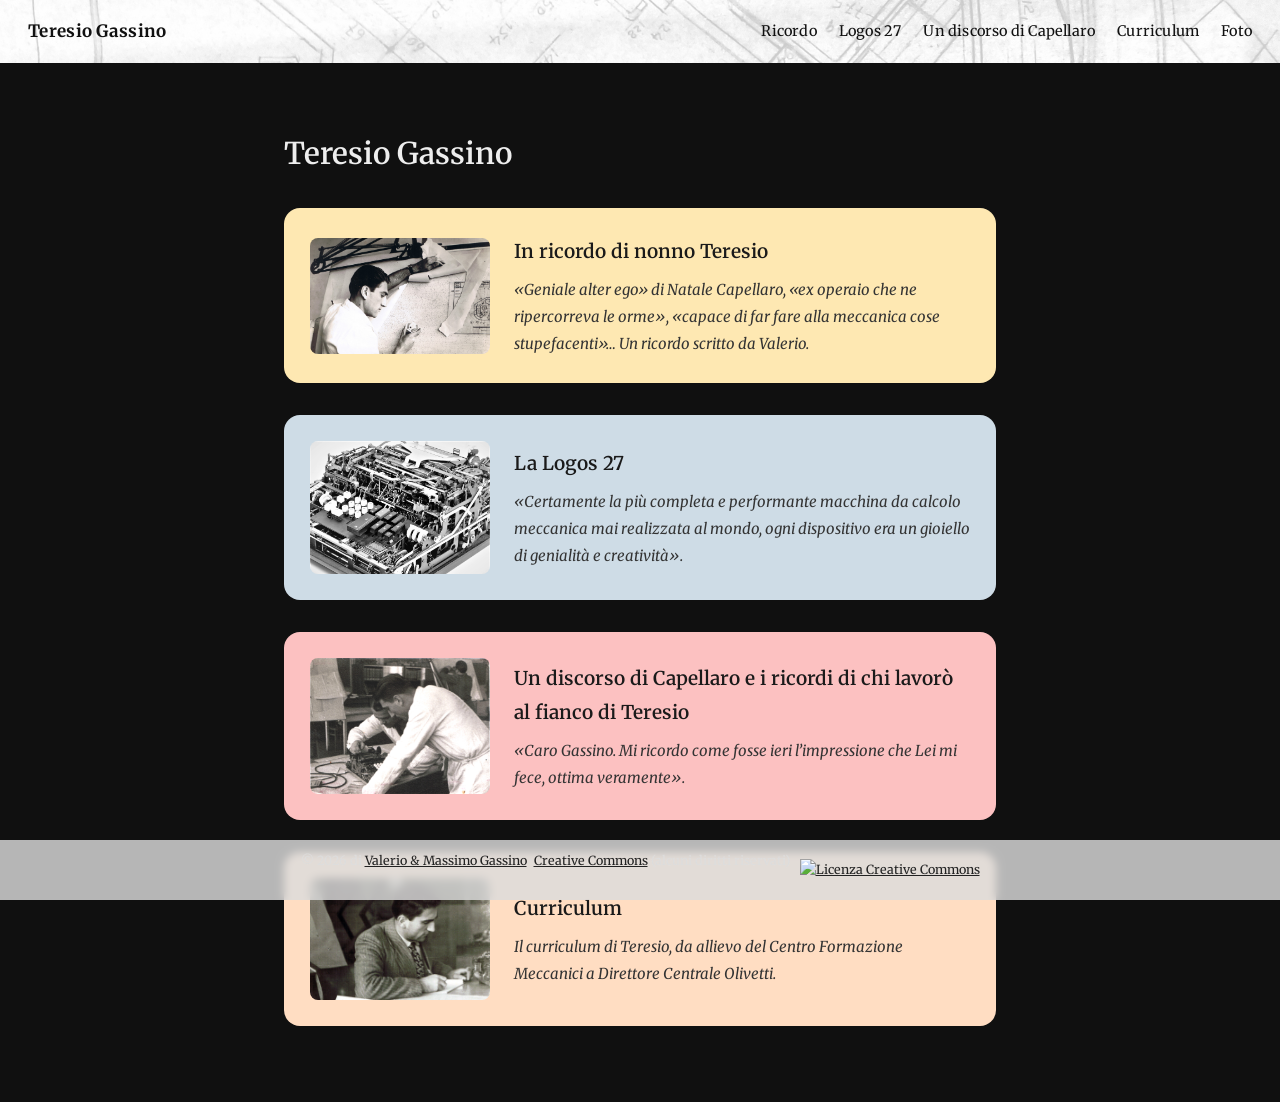
==== index.html @ 63c82161 "Add files via upload" ====
<!DOCTYPE html>
<html lang="it">
<head>
<meta charset="UTF-8">
<meta name="viewport" content="width=device-width, initial-scale=1.0">
<title>Teresio Gassino | Progettista meccanico Olivetti</title>
<meta name="description" content="Teresio Gassino progettista meccanico di macchine da calcolo Olivetti, geniale alter ego di Capellaro">
<link rel="preconnect" href="https://fonts.googleapis.com">
<link rel="preconnect" href="https://fonts.gstatic.com" crossorigin>
<link rel="stylesheet" href="css/style.css">
<style>
  .cards { display: flex; flex-direction: column; gap: 32px; margin-top: 20px; }
  .card {
    display: flex;
    gap: 24px;
    align-items: center;
    text-decoration: none;
    color: #1a1a1a;
    padding: 26px;
    border-radius: 16px;
  }
  .card:nth-child(1) { background: #FEE8B2; }
  .card:nth-child(2) { background: #CEDCE6; }
  .card:nth-child(3) { background: #FCC1C1; }
  .card:nth-child(4) { background: #FFDDC2; }
  .card img { width: 180px; border-radius: 8px; flex-shrink: 0; }
  .card h2 { margin: 0 0 8px; font-size: 19px; color: #1a1a1a; }
  .card p { margin: 0; color: #333; font-style: italic; font-size: 15px; }
  @media (max-width: 560px) {
    .card { flex-direction: column; align-items: flex-start; }
    .card img { width: 100%; }
  }
</style>
</head>
<body>

<header class="site-nav">
  <a href="index.html" class="brand" class="active">Teresio Gassino</a>
  <nav class="nav-links">
    <a href="home.html">Ricordo</a>
    <a href="logos-27.html">Logos 27</a>
    <a href="un-discorso-di-capellaro.html">Un discorso di Capellaro</a>
    <a href="curriculum.html">Curriculum</a>
    <a href="galleria-immagini.html">Foto</a>
  </nav>
  <button class="menu-toggle" aria-label="Apri il menu">&#9776;</button>
</header>

<main>
  <h1>Teresio Gassino</h1>

  <div class="cards">
    <a class="card reveal-img" href="home.html">
      <img src="images/card-tecnigrafo.jpg" alt="Teresio al tecnigrafo">
      <div>
        <h2>In ricordo di nonno Teresio</h2>
        <p>&laquo;Geniale alter ego&raquo; di Natale Capellaro, &laquo;ex operaio che ne ripercorreva le orme&raquo;, &laquo;capace di far fare alla meccanica cose stupefacenti&raquo;&hellip; Un ricordo scritto da Valerio.</p>
      </div>
    </a>

    <a class="card reveal-img from-right" href="logos-27.html">
      <img src="images/card-logos.jpg" alt="Logos">
      <div>
        <h2>La Logos 27</h2>
        <p>&laquo;Certamente la pi&ugrave; completa e performante macchina da calcolo meccanica mai realizzata al mondo, ogni dispositivo era un gioiello di genialit&agrave; e creativit&agrave;&raquo;.</p>
      </div>
    </a>

    <a class="card reveal-img" href="un-discorso-di-capellaro.html">
      <img src="images/card-lavoro-1.jpg" alt="Teresio al lavoro">
      <div>
        <h2>Un discorso di Capellaro e i ricordi di chi lavor&ograve; al fianco di Teresio</h2>
        <p>&laquo;Caro Gassino. Mi ricordo come fosse ieri l&rsquo;impressione che Lei mi fece, ottima veramente&raquo;.</p>
      </div>
    </a>

    <a class="card reveal-img from-right" href="curriculum.html">
      <img src="images/card-lavoro-2.jpg" alt="Teresio al lavoro">
      <div>
        <h2>Curriculum</h2>
        <p>Il curriculum di Teresio, da allievo del Centro Formazione Meccanici a Direttore Centrale Olivetti.</p>
      </div>
    </a>
  </div>
</main>

<footer>
  <p>&copy; 2026 di <a href="mailto:teresiowebpage@protonmail.com">Valerio &amp; Massimo Gassino</a> &middot;
  <a href="https://creativecommons.org/licenses/by-nc-sa/4.0/deed.it" target="_blank" rel="noopener">Creative Commons</a> (alcuni diritti riservati)</p>
  <a href="https://creativecommons.org/licenses/by-nc-sa/4.0/deed.it" target="_blank" rel="noopener">
    <img src="images/creative.png" alt="Licenza Creative Commons" class="cc-logo">
  </a>
</footer>

<script src="js/animations.js"></script>
</body>
</html>
---- css/style.css ----
@import url('https://fonts.googleapis.com/css2?family=Merriweather:ital,wght@0,300;0,400;0,700;0,900;1,400&display=swap');

* { box-sizing: border-box; margin: 0; padding: 0; }

body {
  font-family: 'Merriweather', Georgia, serif;
  background: #101010;
  color: #eee;
  min-height: 100vh;
  line-height: 1.8;
  overflow-x: hidden;
}

/* --- site nav: fixed bar, hides on scroll down, reappears on scroll up.
   Background is a faded drawing by Teresio, so nav text is dark. --- */
.site-nav {
  position: fixed;
  top: 0;
  left: 0;
  right: 0;
  z-index: 100;
  display: flex;
  flex-wrap: wrap;
  align-items: center;
  justify-content: space-between;
  gap: 14px 28px;
  padding: 16px 28px;
  background-image: url('images/frontura.jpg');
  background-size: cover;
  background-position: center 25%;
  transition: transform 0.35s ease;
}

.site-nav::before {
  content: "";
  position: absolute;
  inset: 0;
  background: rgba(255, 255, 255, 0.72);
}

.site-nav.nav-hidden {
  transform: translateY(-100%);
}

.brand,
.nav-links {
  position: relative;
  z-index: 1;
}

.brand {
  color: #111;
  font-weight: 700;
  font-size: 17px;
  letter-spacing: 0.3px;
  text-decoration: none;
  white-space: nowrap;
}

.nav-links {
  display: flex;
  flex-wrap: wrap;
  justify-content: flex-end;
  gap: 22px;
}

.nav-links a {
  color: #111;
  text-decoration: none;
  font-size: 14.5px;
  letter-spacing: 0.2px;
  transition: opacity 0.2s ease;
}

.nav-links a:hover,
.nav-links a.active {
  font-weight: 700;
  border-bottom: 1px solid #111;
}

.menu-toggle {
  display: none;
  position: relative;
  z-index: 1;
  background: none;
  border: none;
  color: #111;
  font-size: 22px;
  line-height: 1;
  cursor: pointer;
}

/* mobile: thin bar with brand left, burger right; links become a
   dropdown panel that reveals a larger area of the background drawing */
@media (max-width: 700px) {
  .site-nav {
    padding: 12px 20px;
  }

  .menu-toggle {
    display: block;
  }

  .nav-links {
    display: none;
    position: absolute;
    top: 100%;
    left: 0;
    right: 0;
    flex-direction: column;
    align-items: flex-end;
    gap: 4px;
    padding: 22px 24px 26px;
    background-image: url('images/frontura.jpg');
    background-size: cover;
    background-position: center 20%;
  }

  .nav-links::before {
    content: "";
    position: absolute;
    inset: 0;
    z-index: 0;
    background: rgba(255, 255, 255, 0.72);
  }

  .nav-links a {
    position: relative;
    z-index: 1;
    padding: 9px 0;
  }

  .nav-links.open {
    display: flex;
  }
}

/* reserve space so fixed nav doesn't cover the top of the page content */
body {
  padding-top: 66px;
}

main {
  max-width: 760px;
  margin: 0 auto;
  padding: 60px 24px 100px;
}

h1 {
  font-size: 30px;
  font-weight: 600;
  margin-bottom: 28px;
}

h2 {
  font-size: 20px;
  font-weight: 600;
  margin: 36px 0 12px;
}

p {
  margin-bottom: 18px;
  color: #ddd;
}

blockquote {
  border-left: 3px solid #444;
  padding-left: 16px;
  margin: 20px 0;
  color: #bbb;
  font-style: normal;
}

blockquote::before {
  content: ">";
  display: inline;
  margin-right: 8px;
  color: #777;
  font-weight: 700;
}

a {
  color: #7fc7ff;
}

figure {
  margin: 32px 0;
}

figcaption {
  font-size: 13px;
  color: #888;
  margin-top: 8px;
}

/* --- scroll-reveal images: slide in from a side, once --- */
.reveal-img img {
  width: 100%;
  border-radius: 8px;
  display: block;
  opacity: 0;
  transform: translateX(-60px);
  transition: opacity 0.8s ease, transform 0.8s ease;
}

.reveal-img.from-right img {
  transform: translateX(60px);
}

.reveal-img.visible img {
  opacity: 1;
  transform: translateX(0);
}

/* --- side-by-side figure: image + description next to each other --- */
.reveal-img.side {
  display: flex;
  align-items: center;
  gap: 28px;
}

.reveal-img.side > a,
.reveal-img.side > img {
  width: 42%;
  flex-shrink: 0;
}

.reveal-img.side figcaption {
  flex: 1;
  margin-top: 0;
  font-size: 15px;
  color: #ccc;
  line-height: 1.7;
}

.reveal-img.side.from-right {
  flex-direction: row-reverse;
}

/* text aligned to the top of the image instead of centered vertically */
.reveal-img.side.align-top {
  align-items: flex-start;
}

/* consistent image proportions so text block height roughly matches the image */
.reveal-img.side img {
  aspect-ratio: 4 / 3;
  object-fit: cover;
}

/* taller, squarer crop for images that need more vertical room */
.reveal-img.side.square img {
  aspect-ratio: 1 / 1;
}

/* crop from the top instead of the center, for portrait-ish source images */
.reveal-img.side.crop-top img {
  object-position: top;
}

/* colored band behind image + text, like the landing page cards */
.reveal-img.side.color-band {
  padding: 22px;
  border-radius: 14px;
  color: #1a1a1a;
}

.reveal-img.side.color-band figcaption {
  color: #222;
}

.reveal-img.side.color-band figcaption p {
  color: #222;
}

.reveal-img.side.color-band figcaption a {
  color: #1a1a1a;
  text-decoration: underline;
}

@media (max-width: 640px) {
  .reveal-img.side {
    flex-direction: column !important;
  }
  .reveal-img.side > a,
  .reveal-img.side > img {
    width: 100%;
  }
}

/* --- clump: several images slide in together from different sides
   and land clustered with spacing between them, then page text follows below.
   Each .clump-photo sets its own --fx/--fy (start offset) and --tx/--ty
   (resting offset) inline, so the same keyframe works for all of them. --- */
.clump-stage {
  position: relative;
  height: 680px;
  max-width: 700px;
  margin: 0 auto 60px;
}

.clump-anchor {
  position: absolute;
  top: 50%;
  left: 50%;
  width: 0;
  height: 0;
}

.clump-photo {
  position: absolute;
  width: 280px;
  height: 180px;
  border-radius: 10px;
  overflow: hidden;
  opacity: 0;
  box-shadow: 0 4px 12px rgba(0, 0, 0, 0.35);
  animation: clumpIn 0.9s cubic-bezier(0.25, 0.8, 0.25, 1) forwards;
  animation-delay: var(--delay, 0s);
}

.clump-photo img {
  width: 100%;
  height: 100%;
  object-fit: cover;
  display: block;
}

@keyframes clumpIn {
  from { transform: translate(var(--fx), var(--fy)); opacity: 0; }
  to   { transform: translate(var(--tx), var(--ty)); opacity: 1; }
}

/* on narrow screens, drop the clustered layout entirely and stack the
   images vertically at a readable size, instead of shrinking them */
@media (max-width: 640px) {
  .clump-stage {
    height: auto;
    max-width: 420px;
  }
  .clump-anchor {
    position: static;
    display: flex;
    flex-direction: column;
    gap: 16px;
  }
  .clump-photo {
    position: static;
    width: 100%;
    height: auto;
    aspect-ratio: 14 / 9;
    opacity: 1;
    animation: none;
  }
}

footer {
  position: fixed;
  bottom: 0;
  left: 0;
  right: 0;
  z-index: 90;
  display: flex;
  align-items: center;
  justify-content: center;
  gap: 10px;
  flex-wrap: wrap;
  text-align: center;
  padding: 10px 20px;
  background: rgba(220, 220, 220, 0.82);
  backdrop-filter: blur(4px);
  color: #333;
  font-size: 12.5px;
}

footer a { color: #222; }

footer .cc-logo {
  height: 22px;
  width: auto;
  vertical-align: middle;
}

/* reserve space so the fixed footer doesn't cover the bottom of the content */
main {
  padding-bottom: 76px;
}

.gallery-grid {
  display: grid;
  grid-template-columns: repeat(auto-fill, minmax(200px, 1fr));
  gap: 16px;
}

.gallery-grid .reveal-img img {
  aspect-ratio: 4 / 3;
  object-fit: cover;
  cursor: pointer;
}

/* larger start offset for the gallery: creates a "two film reels sliding
   in" effect — the top row from the right, the bottom row from the left */
.gallery-grid .reveal-img img {
  transform: translateX(-260px);
}

.gallery-grid .reveal-img.from-right img {
  transform: translateX(260px);
}

.gallery-grid .reveal-img.visible img {
  transform: translateX(0);
}

/* --- highlighted words inside the "Un discorso" quotes, pointing to
   the color-coded image each paragraph refers to --- */
.hl {
  padding: 1px 6px;
  border-radius: 4px;
  color: #1a1a1a;
  font-weight: 600;
  text-decoration: none;
}

/* --- lightbox: click a gallery image to see it enlarged in an overlay --- */
.lightbox-overlay {
  display: none;
  position: fixed;
  inset: 0;
  z-index: 200;
  align-items: center;
  justify-content: center;
  padding: 40px;
  background: rgba(0, 0, 0, 0.88);
}

.lightbox-overlay.open {
  display: flex;
}

.lightbox-overlay img {
  max-width: 90vw;
  max-height: 88vh;
  border-radius: 8px;
  box-shadow: 0 20px 60px rgba(0, 0, 0, 0.6);
}

.lightbox-close {
  position: absolute;
  top: 22px;
  right: 26px;
  background: none;
  border: none;
  color: #fff;
  font-size: 34px;
  line-height: 1;
  cursor: pointer;
}
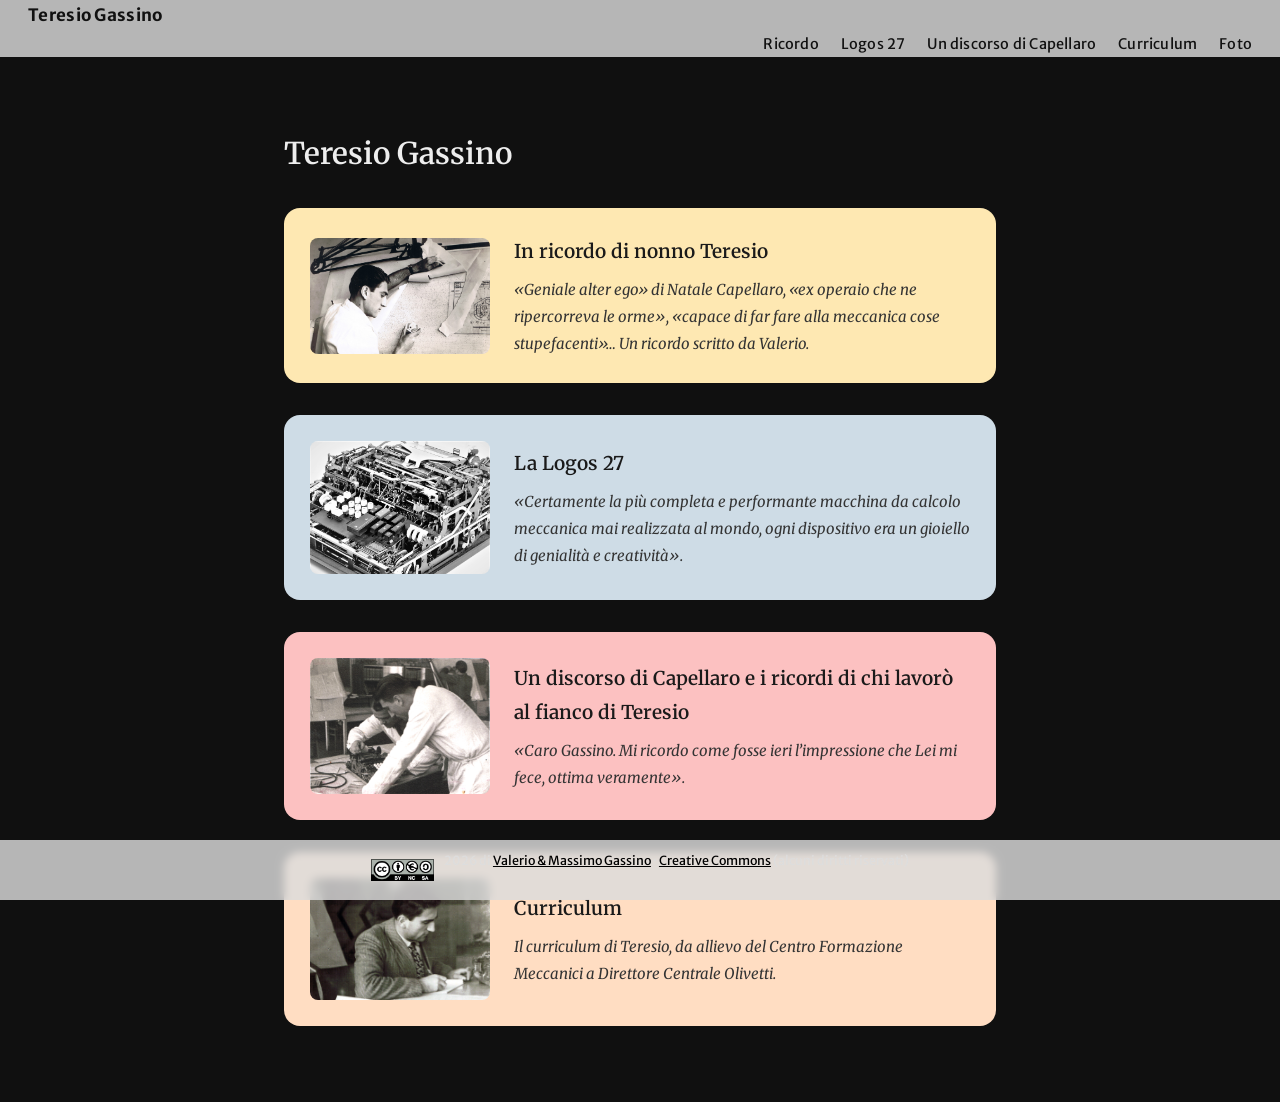
==== commit 1cdc951f: "Add files via upload" ====
--- a/index.html
+++ b/index.html
@@ -85,11 +85,11 @@
 </main>
 
 <footer>
-  <p>&copy; 2026 di <a href="mailto:teresiowebpage@protonmail.com">Valerio &amp; Massimo Gassino</a> &middot;
-  <a href="https://creativecommons.org/licenses/by-nc-sa/4.0/deed.it" target="_blank" rel="noopener">Creative Commons</a> (alcuni diritti riservati)</p>
   <a href="https://creativecommons.org/licenses/by-nc-sa/4.0/deed.it" target="_blank" rel="noopener">
     <img src="images/creative.png" alt="Licenza Creative Commons" class="cc-logo">
   </a>
+  <p>2026 di <a href="mailto:teresiowebpage@protonmail.com">Valerio &amp; Massimo Gassino</a> &middot;
+  <a href="https://creativecommons.org/licenses/by-nc-sa/4.0/deed.it" target="_blank" rel="noopener">Creative Commons</a> (alcuni diritti riservati)</p>
 </footer>
 
 <script src="js/animations.js"></script>
--- a/css/style.css
+++ b/css/style.css
@@ -1,4 +1,4 @@
-@import url('https://fonts.googleapis.com/css2?family=Merriweather:ital,wght@0,300;0,400;0,700;0,900;1,400&display=swap');
+@import url('https://fonts.googleapis.com/css2?family=Merriweather:ital,wght@0,300;0,400;0,700;0,900;1,400&family=Merriweather+Sans:ital,wght@0,400;0,500;0,700;1,400&display=swap');
 
 * { box-sizing: border-box; margin: 0; padding: 0; }
 
@@ -11,35 +11,32 @@
   overflow-x: hidden;
 }
 
-/* --- site nav: fixed bar, hides on scroll down, reappears on scroll up.
-   Background is a faded drawing by Teresio, so nav text is dark. --- */
+/* --- site nav: fixed bar, hides on scroll down, reappears on scroll up. --- */
 .site-nav {
   position: fixed;
   top: 0;
   left: 0;
   right: 0;
   z-index: 100;
+  padding: 0 28px;
+  background: rgba(220, 220, 220, 0.82);
+  backdrop-filter: blur(6px);
+  transition: transform 0.35s ease;
+}
+
+.site-nav.nav-hidden {
+  transform: translateY(-100%);
+}
+
+.nav-inner {
+  max-width: 980px;
+  margin: 0 auto;
   display: flex;
   flex-wrap: wrap;
   align-items: center;
   justify-content: space-between;
   gap: 14px 28px;
-  padding: 16px 28px;
-  background-image: url('images/frontura.jpg');
-  background-size: cover;
-  background-position: center 25%;
-  transition: transform 0.35s ease;
-}
-
-.site-nav::before {
-  content: "";
-  position: absolute;
-  inset: 0;
-  background: rgba(255, 255, 255, 0.72);
-}
-
-.site-nav.nav-hidden {
-  transform: translateY(-100%);
+  padding: 16px 0;
 }
 
 .brand,
@@ -49,12 +46,19 @@
 }
 
 .brand {
+  font-family: 'Merriweather Sans', Arial, sans-serif;
   color: #111;
   font-weight: 700;
   font-size: 17px;
   letter-spacing: 0.3px;
   text-decoration: none;
   white-space: nowrap;
+  padding-bottom: 2px;
+  border-bottom: 1px solid transparent;
+}
+
+.brand:hover {
+  border-bottom-color: #111;
 }
 
 .nav-links {
@@ -65,6 +69,7 @@
 }
 
 .nav-links a {
+  font-family: 'Merriweather Sans', Arial, sans-serif;
   color: #111;
   text-decoration: none;
   font-size: 14.5px;
@@ -82,19 +87,46 @@
   display: none;
   position: relative;
   z-index: 1;
+  width: 26px;
+  height: 20px;
   background: none;
   border: none;
-  color: #111;
-  font-size: 22px;
-  line-height: 1;
+  padding: 0;
   cursor: pointer;
 }
 
-/* mobile: thin bar with brand left, burger right; links become a
-   dropdown panel that reveals a larger area of the background drawing */
+.menu-toggle span {
+  position: absolute;
+  left: 0;
+  right: 0;
+  height: 2px;
+  border-radius: 2px;
+  background: #111;
+  transition: top 0.3s ease, transform 0.3s ease, opacity 0.2s ease;
+}
+
+.menu-toggle span:nth-child(1) { top: 0; }
+.menu-toggle span:nth-child(2) { top: 9px; }
+.menu-toggle span:nth-child(3) { top: 18px; }
+
+.menu-toggle.open span:nth-child(1) {
+  top: 9px;
+  transform: rotate(45deg);
+}
+
+.menu-toggle.open span:nth-child(2) {
+  opacity: 0;
+}
+
+.menu-toggle.open span:nth-child(3) {
+  top: 9px;
+  transform: rotate(-45deg);
+}
+
+/* mobile: thin bar with brand left, burger right; links become a dropdown */
 @media (max-width: 700px) {
-  .site-nav {
-    padding: 12px 20px;
+  .nav-inner {
+    padding: 12px 0;
   }
 
   .menu-toggle {
@@ -102,7 +134,7 @@
   }
 
   .nav-links {
-    display: none;
+    display: flex;
     position: absolute;
     top: 100%;
     left: 0;
@@ -110,28 +142,25 @@
     flex-direction: column;
     align-items: flex-end;
     gap: 4px;
+    padding: 0 24px;
+    background: rgba(220, 220, 220, 0.82);
+    backdrop-filter: blur(6px);
+    max-height: 0;
+    opacity: 0;
+    overflow: hidden;
+    pointer-events: none;
+    transition: max-height 0.55s cubic-bezier(0.25, 0.8, 0.25, 1), opacity 0.4s ease, padding 0.55s ease;
+  }
+
+  .nav-links a {
+    padding: 9px 0;
+  }
+
+  .nav-links.open {
+    max-height: 400px;
+    opacity: 1;
     padding: 22px 24px 26px;
-    background-image: url('images/frontura.jpg');
-    background-size: cover;
-    background-position: center 20%;
-  }
-
-  .nav-links::before {
-    content: "";
-    position: absolute;
-    inset: 0;
-    z-index: 0;
-    background: rgba(255, 255, 255, 0.72);
-  }
-
-  .nav-links a {
-    position: relative;
-    z-index: 1;
-    padding: 9px 0;
-  }
-
-  .nav-links.open {
-    display: flex;
+    pointer-events: auto;
   }
 }
 
@@ -258,11 +287,15 @@
   object-position: top;
 }
 
-/* colored band behind image + text, like the landing page cards */
+/* colored band behind image + text, like the landing page cards.
+   Solid pastel colour only — the technical drawings live on the page
+   background instead (see body.page-* rules below), not inside these. */
 .reveal-img.side.color-band {
+  position: relative;
   padding: 22px;
   border-radius: 14px;
   color: #1a1a1a;
+  background-color: var(--band-color, transparent);
 }
 
 .reveal-img.side.color-band figcaption {
@@ -276,6 +309,37 @@
 .reveal-img.side.color-band figcaption a {
   color: #1a1a1a;
   text-decoration: underline;
+}
+
+/* technical drawings as a faint watermark across the black page
+   background — a near-opaque dark tint on top lets only a sliver of
+   the pattern show through, so it never competes with the text or,
+   on Logos/Curriculum, with the pastel colour bands sitting on top */
+body.page-logos {
+  background-image:
+    linear-gradient(rgba(16, 16, 16, 0.75), rgba(16, 16, 16, 0.75)),
+    url('../sfondi/disegno-1.svg');
+  background-repeat: no-repeat, repeat;
+  background-size: cover, 340px auto;
+  background-color: #101010;
+}
+
+body.page-curriculum {
+  background-image:
+    linear-gradient(rgba(16, 16, 16, 0.75), rgba(16, 16, 16, 0.75)),
+    url('../sfondi/disegno-2.svg');
+  background-repeat: no-repeat, repeat;
+  background-size: cover, 340px auto;
+  background-color: #101010;
+}
+
+body.page-discorso {
+  background-image:
+    linear-gradient(rgba(16, 16, 16, 0.75), rgba(16, 16, 16, 0.75)),
+    url('../sfondi/disegno-3.svg');
+  background-repeat: no-repeat, repeat;
+  background-size: cover, 340px auto;
+  background-color: #101010;
 }
 
 @media (max-width: 640px) {
@@ -294,8 +358,8 @@
    (resting offset) inline, so the same keyframe works for all of them. --- */
 .clump-stage {
   position: relative;
-  height: 680px;
-  max-width: 700px;
+  height: 740px;
+  max-width: 740px;
   margin: 0 auto 60px;
 }
 
@@ -309,8 +373,8 @@
 
 .clump-photo {
   position: absolute;
-  width: 280px;
-  height: 180px;
+  width: 340px;
+  height: 220px;
   border-radius: 10px;
   overflow: hidden;
   opacity: 0;
@@ -340,6 +404,8 @@
   }
   .clump-anchor {
     position: static;
+    width: auto;
+    height: auto;
     display: flex;
     flex-direction: column;
     gap: 16px;
@@ -369,16 +435,30 @@
   padding: 10px 20px;
   background: rgba(220, 220, 220, 0.82);
   backdrop-filter: blur(4px);
-  color: #333;
+  color: #000;
+  font-family: 'Merriweather Sans', Arial, sans-serif;
   font-size: 12.5px;
 }
 
-footer a { color: #222; }
+footer a { color: #000; }
 
 footer .cc-logo {
   height: 22px;
   width: auto;
   vertical-align: middle;
+}
+
+/* small print / citation lines ("Fonte: ...") throughout the site */
+.fonte {
+  font-family: 'Merriweather Sans', Arial, sans-serif;
+  font-size: 13px;
+  color: #888;
+}
+
+/* editorial framing lines (mine, not quoted from a source) — same
+   weight and style as body text, just not bold like the quoted titles */
+.intro-line {
+  font-style: normal;
 }
 
 /* reserve space so the fixed footer doesn't cover the bottom of the content */
@@ -457,3 +537,58 @@
   cursor: pointer;
 }
 
+/* single dark, translucent band wrapping the "Nei ritagli" section */
+.ritagli-band {
+  background: rgba(255, 255, 255, 0.06);
+  border-radius: 14px;
+  padding: 28px 26px 6px;
+}
+
+.ritagli-band h2 {
+  margin-top: 0;
+}
+
+.centered-note {
+  text-align: center;
+}
+
+/* badge on linked images (Logos / Curriculum) indicating what the
+   link opens: PDF, video, an external page, or a larger image */
+.reveal-img.side > a {
+  position: relative;
+  display: block;
+  overflow: hidden;
+  border-radius: 8px;
+}
+
+.reveal-img.side > a::after {
+  content: "";
+  position: absolute;
+  inset: 0;
+  background: rgba(0, 0, 0, 0);
+  transition: background 0.2s ease;
+}
+
+.reveal-img.side > a:hover::after {
+  background: rgba(0, 0, 0, 0.18);
+}
+
+.img-badge {
+  position: absolute;
+  bottom: 10px;
+  right: 10px;
+  z-index: 1;
+  display: flex;
+  align-items: center;
+  gap: 4px;
+  padding: 4px 10px;
+  border-radius: 20px;
+  background: rgba(0, 0, 0, 0.72);
+  color: #fff;
+  font-family: 'Merriweather Sans', Arial, sans-serif;
+  font-size: 11px;
+  font-weight: 600;
+  letter-spacing: 0.3px;
+  white-space: nowrap;
+}
+
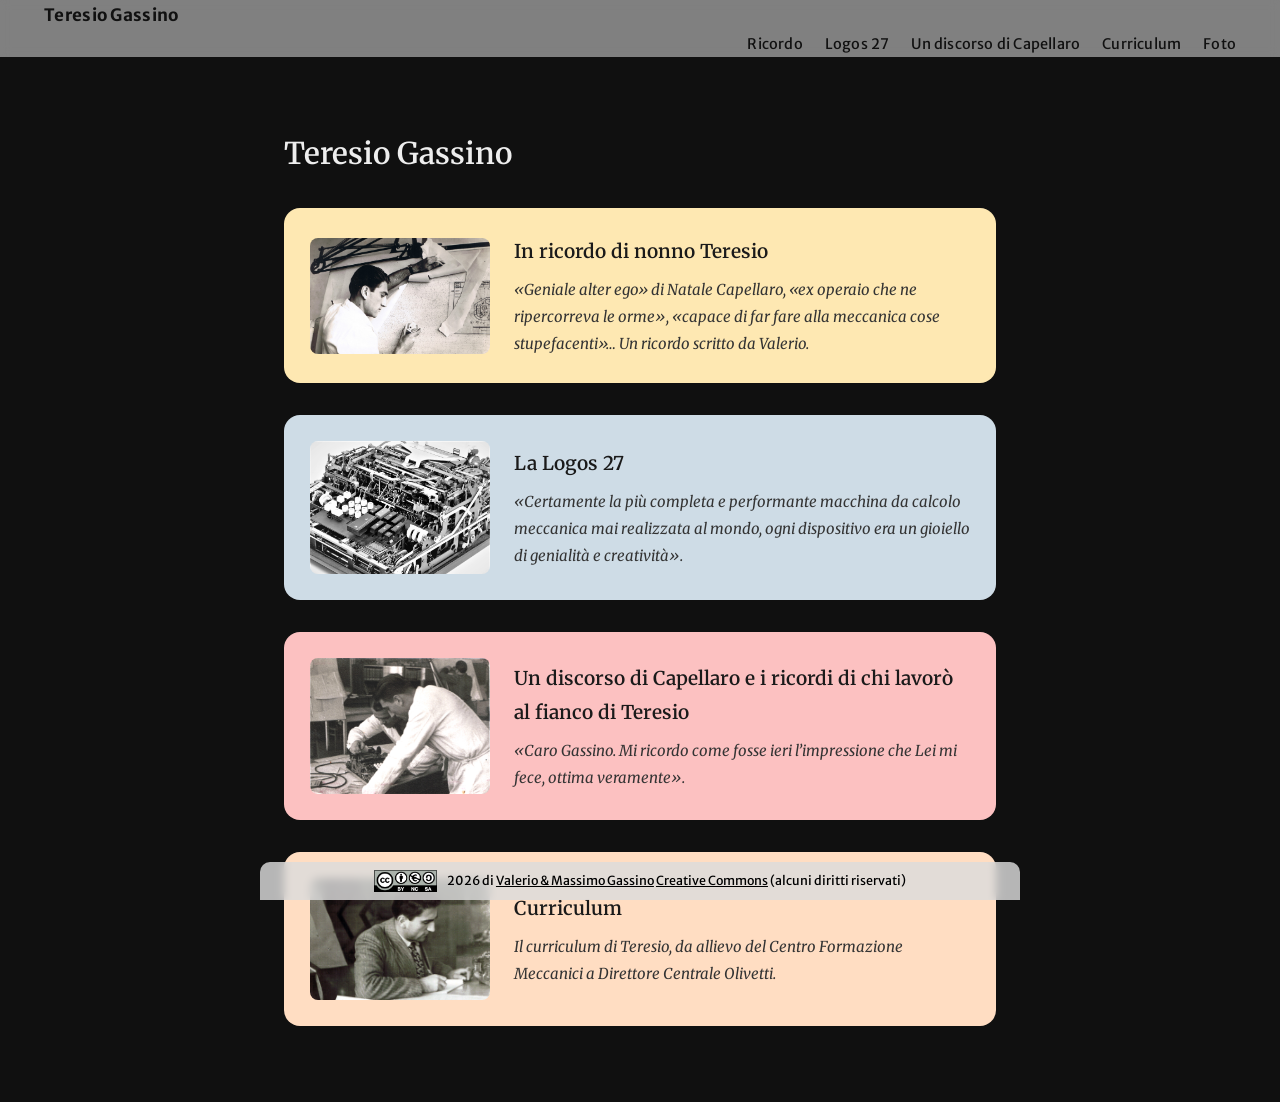
==== commit d8a3f3db: "Add files via upload" ====
--- a/index.html
+++ b/index.html
@@ -88,7 +88,7 @@
   <a href="https://creativecommons.org/licenses/by-nc-sa/4.0/deed.it" target="_blank" rel="noopener">
     <img src="images/creative.png" alt="Licenza Creative Commons" class="cc-logo">
   </a>
-  <p>2026 di <a href="mailto:teresiowebpage@protonmail.com">Valerio &amp; Massimo Gassino</a> &middot;
+  <p>2026 di <a href="mailto:teresiowebpage@protonmail.com">Valerio &amp; Massimo Gassino</a><br class="mobile-break">
   <a href="https://creativecommons.org/licenses/by-nc-sa/4.0/deed.it" target="_blank" rel="noopener">Creative Commons</a> (alcuni diritti riservati)</p>
 </footer>
 
--- a/css/style.css
+++ b/css/style.css
@@ -18,8 +18,8 @@
   left: 0;
   right: 0;
   z-index: 100;
-  padding: 0 28px;
-  background: rgba(220, 220, 220, 0.82);
+  padding: 0 44px;
+  background: rgba(220, 220, 220, 0.55);
   backdrop-filter: blur(6px);
   transition: transform 0.35s ease;
 }
@@ -29,13 +29,13 @@
 }
 
 .nav-inner {
-  max-width: 980px;
+  max-width: 900px;
   margin: 0 auto;
   display: flex;
-  flex-wrap: wrap;
+  flex-wrap: nowrap;
   align-items: center;
   justify-content: space-between;
-  gap: 14px 28px;
+  gap: 28px;
   padding: 16px 0;
 }
 
@@ -63,7 +63,7 @@
 
 .nav-links {
   display: flex;
-  flex-wrap: wrap;
+  flex-wrap: nowrap;
   justify-content: flex-end;
   gap: 22px;
 }
@@ -74,6 +74,7 @@
   text-decoration: none;
   font-size: 14.5px;
   letter-spacing: 0.2px;
+  white-space: nowrap;
   transition: opacity 0.2s ease;
 }
 
@@ -123,8 +124,15 @@
   transform: rotate(-45deg);
 }
 
-/* mobile: thin bar with brand left, burger right; links become a dropdown */
-@media (max-width: 700px) {
+/* mobile: thin bar with brand left, burger right; links become a dropdown.
+   Threshold raised to 880px: with the real Merriweather Sans font (wider
+   than the fallback), the nav-inner needs more room before it fits on
+   one line without wrapping. */
+@media (max-width: 960px) {
+  .site-nav {
+    padding: 0 20px;
+  }
+
   .nav-inner {
     padding: 12px 0;
   }
@@ -140,7 +148,7 @@
     left: 0;
     right: 0;
     flex-direction: column;
-    align-items: flex-end;
+    align-items: center;
     gap: 4px;
     padding: 0 24px;
     background: rgba(220, 220, 220, 0.82);
@@ -309,6 +317,14 @@
 .reveal-img.side.color-band figcaption a {
   color: #1a1a1a;
   text-decoration: underline;
+}
+
+/* on Logos 27 specifically, the site's usual link blue is confirmed
+   readable against the pastel bands there (and the one band with no
+   links at all can't conflict), so restore it instead of the dark
+   override used elsewhere */
+body.page-logos .reveal-img.side.color-band figcaption a {
+  color: #7fc7ff;
 }
 
 /* technical drawings as a faint watermark across the black page
@@ -355,12 +371,14 @@
 /* --- clump: several images slide in together from different sides
    and land clustered with spacing between them, then page text follows below.
    Each .clump-photo sets its own --fx/--fy (start offset) and --tx/--ty
-   (resting offset) inline, so the same keyframe works for all of them. --- */
+   (resting offset) inline, so the same keyframe works for all of them.
+   The stage bleeds slightly past main's padding (negative margin) to
+   give the photos more room to actually grow larger. --- */
 .clump-stage {
   position: relative;
-  height: 740px;
-  max-width: 740px;
-  margin: 0 auto 60px;
+  height: 800px;
+  width: calc(100% + 48px);
+  margin: 0 -24px 60px;
 }
 
 .clump-anchor {
@@ -373,8 +391,8 @@
 
 .clump-photo {
   position: absolute;
-  width: 340px;
-  height: 220px;
+  width: 370px;
+  height: 240px;
   border-radius: 10px;
   overflow: hidden;
   opacity: 0;
@@ -390,6 +408,23 @@
   display: block;
 }
 
+.clump-photo a {
+  position: relative;
+  display: block;
+}
+
+.clump-photo a::after {
+  content: "";
+  position: absolute;
+  inset: 0;
+  background: rgba(0, 0, 0, 0);
+  transition: background 0.2s ease;
+}
+
+.clump-photo a:hover::after {
+  background: rgba(0, 0, 0, 0.18);
+}
+
 @keyframes clumpIn {
   from { transform: translate(var(--fx), var(--fy)); opacity: 0; }
   to   { transform: translate(var(--tx), var(--ty)); opacity: 1; }
@@ -400,7 +435,9 @@
 @media (max-width: 640px) {
   .clump-stage {
     height: auto;
+    width: 100%;
     max-width: 420px;
+    margin: 0 auto 60px;
   }
   .clump-anchor {
     position: static;
@@ -425,6 +462,8 @@
   bottom: 0;
   left: 0;
   right: 0;
+  max-width: 760px;
+  margin: 0 auto;
   z-index: 90;
   display: flex;
   align-items: center;
@@ -432,9 +471,10 @@
   gap: 10px;
   flex-wrap: wrap;
   text-align: center;
-  padding: 10px 20px;
+  padding: 8px 20px;
   background: rgba(220, 220, 220, 0.82);
   backdrop-filter: blur(4px);
+  border-radius: 10px 10px 0 0;
   color: #000;
   font-family: 'Merriweather Sans', Arial, sans-serif;
   font-size: 12.5px;
@@ -442,10 +482,48 @@
 
 footer a { color: #000; }
 
+/* forces a line break in the footer credit line, but only on mobile —
+   on desktop the <br> is suppressed and everything stays on one line */
+.mobile-break {
+  display: none;
+}
+
+@media (max-width: 700px) {
+  .mobile-break {
+    display: inline;
+  }
+}
+
+/* the global "p { color: #ddd }" rule directly targets this <p> too,
+   and a direct rule always wins over inheriting footer's own color —
+   so it needs its own explicit override here, not just on footer. */
+footer p {
+  color: #000;
+  line-height: 1.4;
+  margin: 0;
+}
+
 footer .cc-logo {
   height: 22px;
   width: auto;
-  vertical-align: middle;
+  display: block;
+}
+
+@media (max-width: 700px) {
+  footer {
+    padding: 5px 14px;
+    font-size: 10.5px;
+    gap: 6px;
+    border-radius: 0;
+  }
+
+  footer p {
+    line-height: 1.3;
+  }
+
+  footer .cc-logo {
+    height: 15px;
+  }
 }
 
 /* small print / citation lines ("Fonte: ...") throughout the site */
@@ -476,6 +554,11 @@
   aspect-ratio: 4 / 3;
   object-fit: cover;
   cursor: pointer;
+  transition: filter 0.2s ease, transform 0.8s ease, opacity 0.8s ease;
+}
+
+.gallery-grid .reveal-img img:hover {
+  filter: brightness(0.82);
 }
 
 /* larger start offset for the gallery: creates a "two film reels sliding
@@ -539,7 +622,7 @@
 
 /* single dark, translucent band wrapping the "Nei ritagli" section */
 .ritagli-band {
-  background: rgba(255, 255, 255, 0.06);
+  background: rgba(255, 255, 255, 0.14);
   border-radius: 14px;
   padding: 28px 26px 6px;
 }
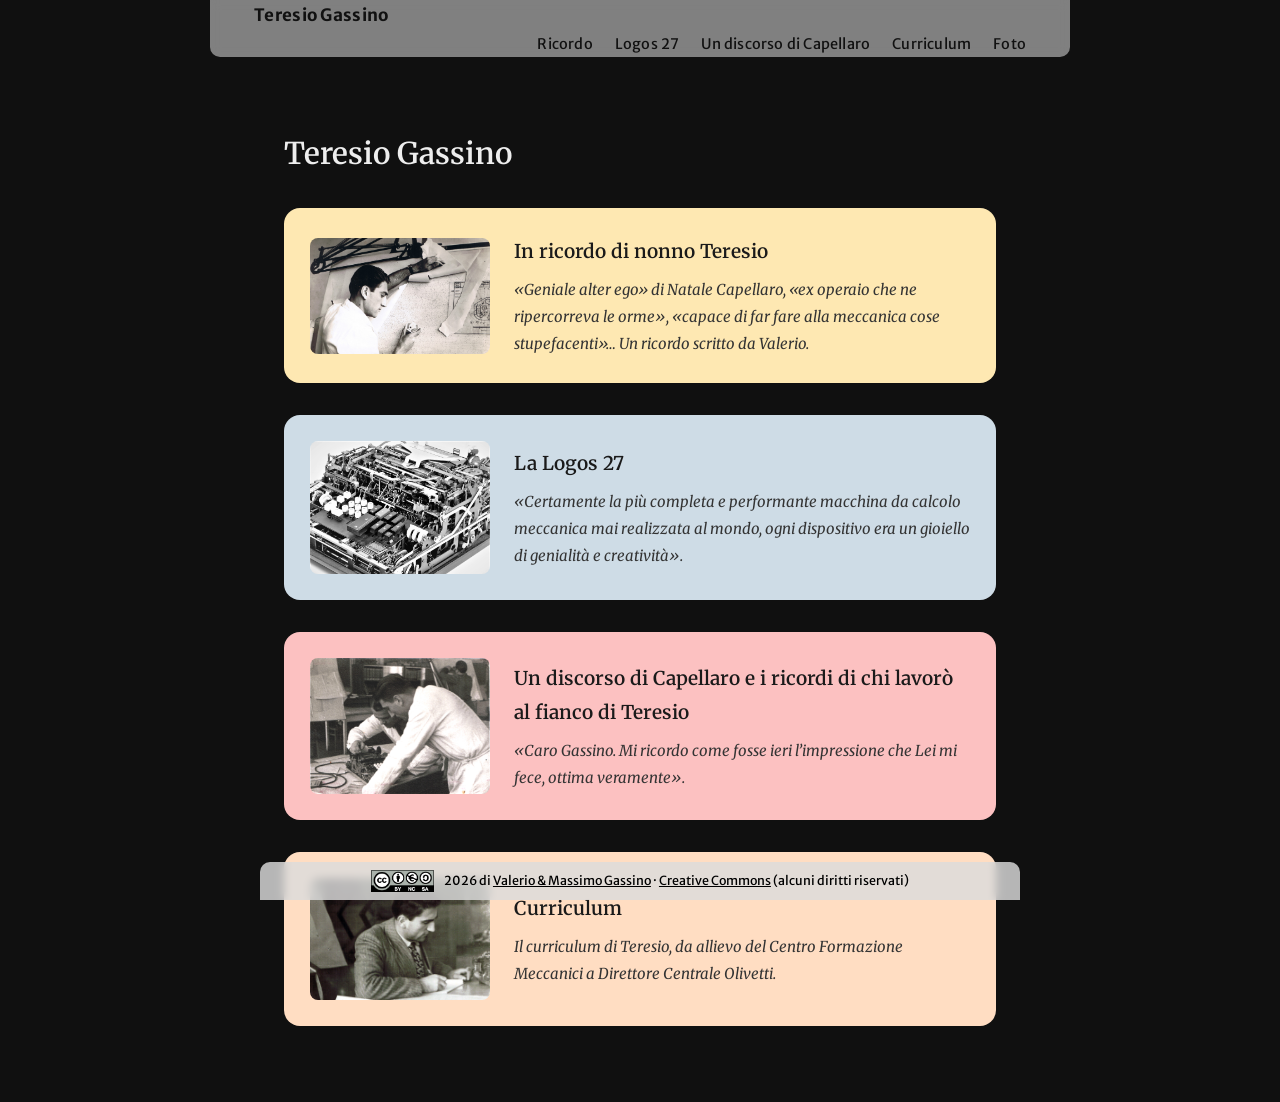
==== commit 9f0387f8: "Add files via upload" ====
--- a/index.html
+++ b/index.html
@@ -88,7 +88,7 @@
   <a href="https://creativecommons.org/licenses/by-nc-sa/4.0/deed.it" target="_blank" rel="noopener">
     <img src="images/creative.png" alt="Licenza Creative Commons" class="cc-logo">
   </a>
-  <p>2026 di <a href="mailto:teresiowebpage@protonmail.com">Valerio &amp; Massimo Gassino</a><br class="mobile-break">
+  <p>2026 di <a href="mailto:teresiowebpage@protonmail.com">Valerio &amp; Massimo Gassino</a><span class="desktop-dot"> &middot;</span><br class="mobile-break">
   <a href="https://creativecommons.org/licenses/by-nc-sa/4.0/deed.it" target="_blank" rel="noopener">Creative Commons</a> (alcuni diritti riservati)</p>
 </footer>
 
--- a/css/style.css
+++ b/css/style.css
@@ -11,16 +11,24 @@
   overflow-x: hidden;
 }
 
-/* --- site nav: fixed bar, hides on scroll down, reappears on scroll up. --- */
+/* --- site nav: fixed bar, hides on scroll down, reappears on scroll up.
+   Floats narrower than full width (max-width 860px — measured to
+   comfortably fit brand + 5 links on one line with real margin, while
+   still reading as a floating panel like the footer). Flush with the
+   top edge, so only the bottom corners round — mirrors the footer,
+   which is flush with the bottom edge and rounds only its top corners. --- */
 .site-nav {
   position: fixed;
   top: 0;
   left: 0;
   right: 0;
+  max-width: 860px;
+  margin: 0 auto;
   z-index: 100;
   padding: 0 44px;
   background: rgba(220, 220, 220, 0.55);
   backdrop-filter: blur(6px);
+  border-radius: 0 0 10px 10px;
   transition: transform 0.35s ease;
 }
 
@@ -131,6 +139,8 @@
 @media (max-width: 960px) {
   .site-nav {
     padding: 0 20px;
+    max-width: none;
+    border-radius: 0;
   }
 
   .nav-inner {
@@ -217,7 +227,7 @@
 }
 
 a {
-  color: #7fc7ff;
+  color: #2974AE;
 }
 
 figure {
@@ -315,16 +325,8 @@
 }
 
 .reveal-img.side.color-band figcaption a {
-  color: #1a1a1a;
+  color: #2974AE;
   text-decoration: underline;
-}
-
-/* on Logos 27 specifically, the site's usual link blue is confirmed
-   readable against the pastel bands there (and the one band with no
-   links at all can't conflict), so restore it instead of the dark
-   override used elsewhere */
-body.page-logos .reveal-img.side.color-band figcaption a {
-  color: #7fc7ff;
 }
 
 /* technical drawings as a faint watermark across the black page
@@ -492,6 +494,10 @@
   .mobile-break {
     display: inline;
   }
+
+  .desktop-dot {
+    display: none;
+  }
 }
 
 /* the global "p { color: #ddd }" rule directly targets this <p> too,
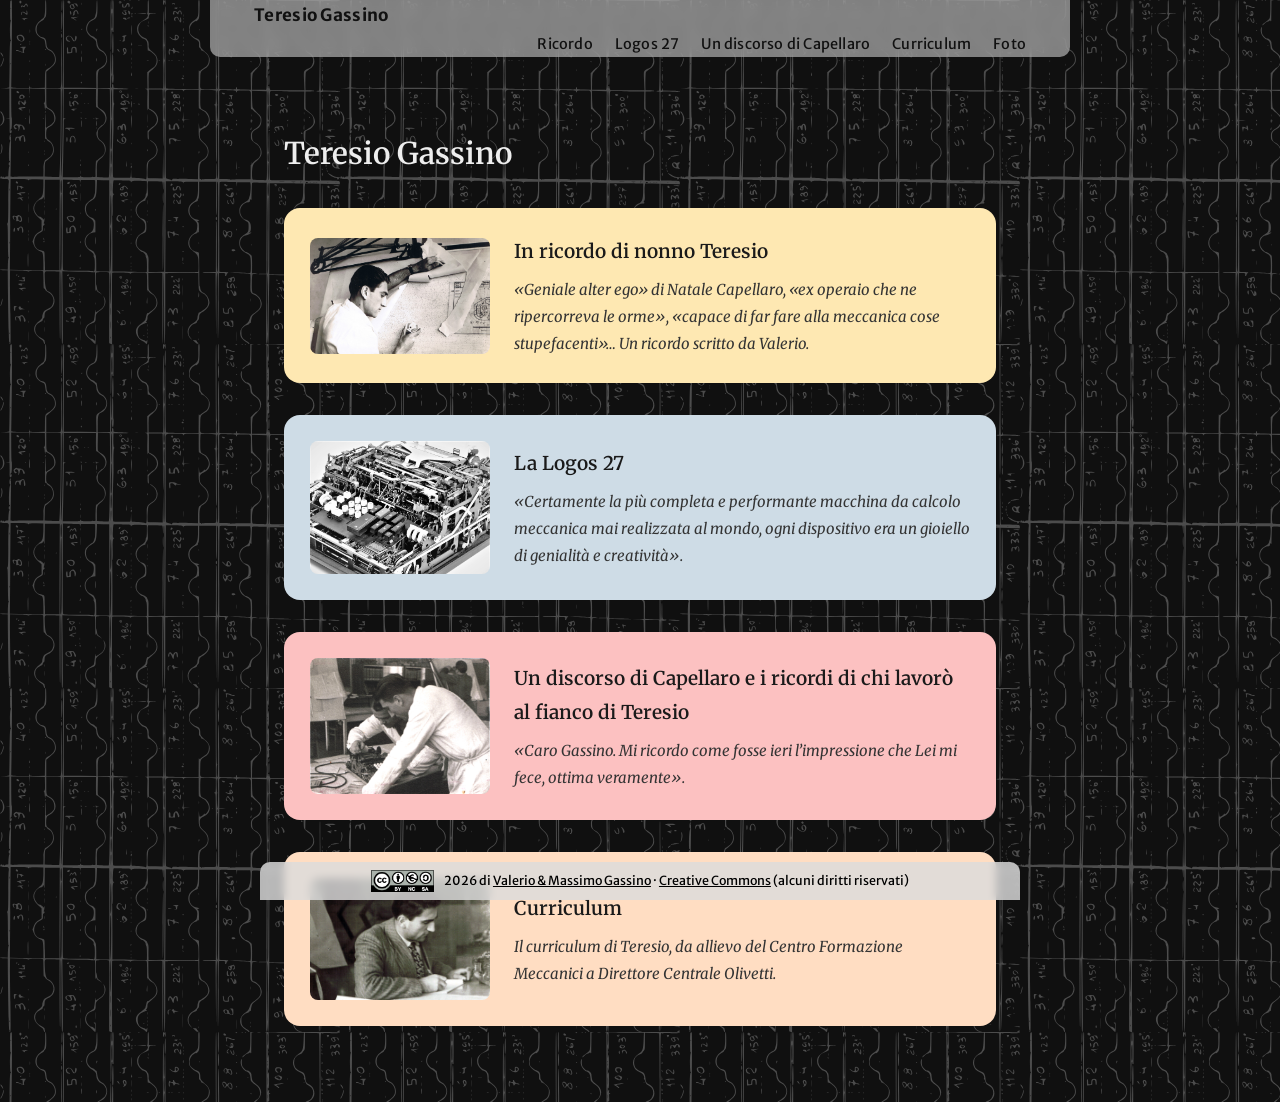
==== commit af734cd8: "Update body class index.html" ====
--- a/index.html
+++ b/index.html
@@ -32,7 +32,7 @@
   }
 </style>
 </head>
-<body>
+<body class="page-index">
 
 <header class="site-nav">
   <a href="index.html" class="brand" class="active">Teresio Gassino</a>
--- a/css/style.css
+++ b/css/style.css
@@ -352,6 +352,15 @@
 }
 
 body.page-discorso {
+  background-image:
+    linear-gradient(rgba(16, 16, 16, 0.75), rgba(16, 16, 16, 0.75)),
+    url('../sfondi/disegno-3.svg');
+  background-repeat: no-repeat, repeat;
+  background-size: cover, 340px auto;
+  background-color: #101010;
+}
+
+body.page-index {
   background-image:
     linear-gradient(rgba(16, 16, 16, 0.75), rgba(16, 16, 16, 0.75)),
     url('../sfondi/disegno-3.svg');
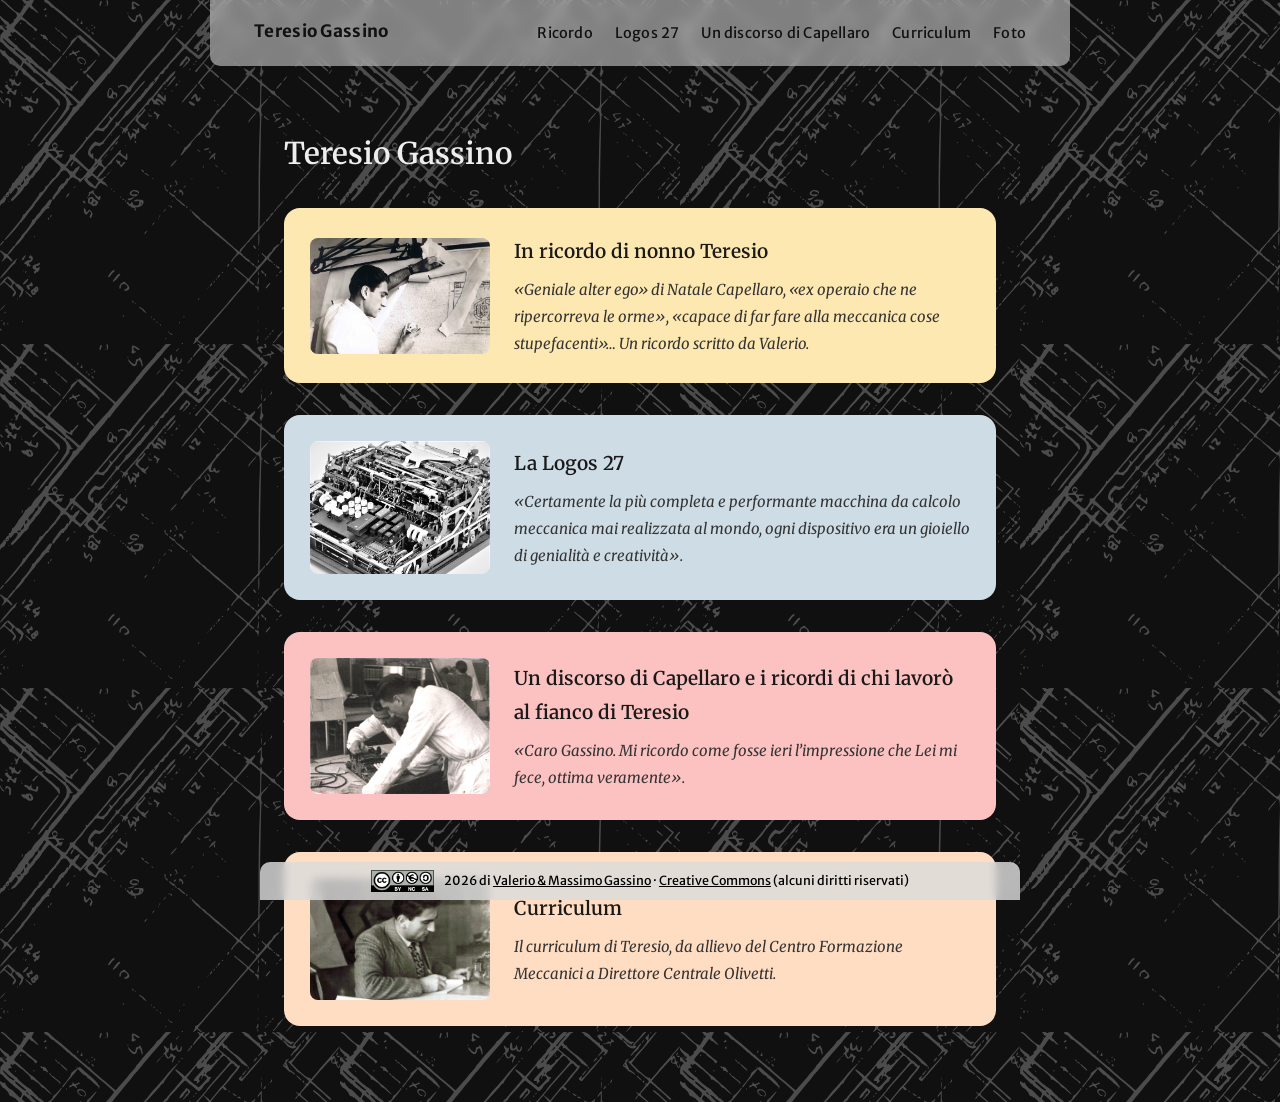
==== commit d736ffad: "Add files via upload" ====
--- a/index.html
+++ b/index.html
@@ -35,15 +35,19 @@
 <body class="page-index">
 
 <header class="site-nav">
-  <a href="index.html" class="brand" class="active">Teresio Gassino</a>
-  <nav class="nav-links">
+  <div class="nav-inner">
+    <a href="index.html" class="brand active">Teresio Gassino</a>
+    <nav class="nav-links">
     <a href="home.html">Ricordo</a>
     <a href="logos-27.html">Logos 27</a>
     <a href="un-discorso-di-capellaro.html">Un discorso di Capellaro</a>
     <a href="curriculum.html">Curriculum</a>
     <a href="galleria-immagini.html">Foto</a>
   </nav>
-  <button class="menu-toggle" aria-label="Apri il menu">&#9776;</button>
+    <button class="menu-toggle" aria-label="Apri il menu">
+      <span></span><span></span><span></span>
+    </button>
+  </div>
 </header>
 
 <main>
--- a/css/style.css
+++ b/css/style.css
@@ -363,7 +363,16 @@
 body.page-index {
   background-image:
     linear-gradient(rgba(16, 16, 16, 0.75), rgba(16, 16, 16, 0.75)),
-    url('../sfondi/disegno-3.svg');
+    url('../sfondi/disegno-4.svg');
+  background-repeat: no-repeat, repeat;
+  background-size: cover, 340px auto;
+  background-color: #101010;
+}
+
+body.page-quercia {
+  background-image:
+    linear-gradient(rgba(16, 16, 16, 0.75), rgba(16, 16, 16, 0.75)),
+    url('../sfondi/quercia.svg');
   background-repeat: no-repeat, repeat;
   background-size: cover, 340px auto;
   background-color: #101010;
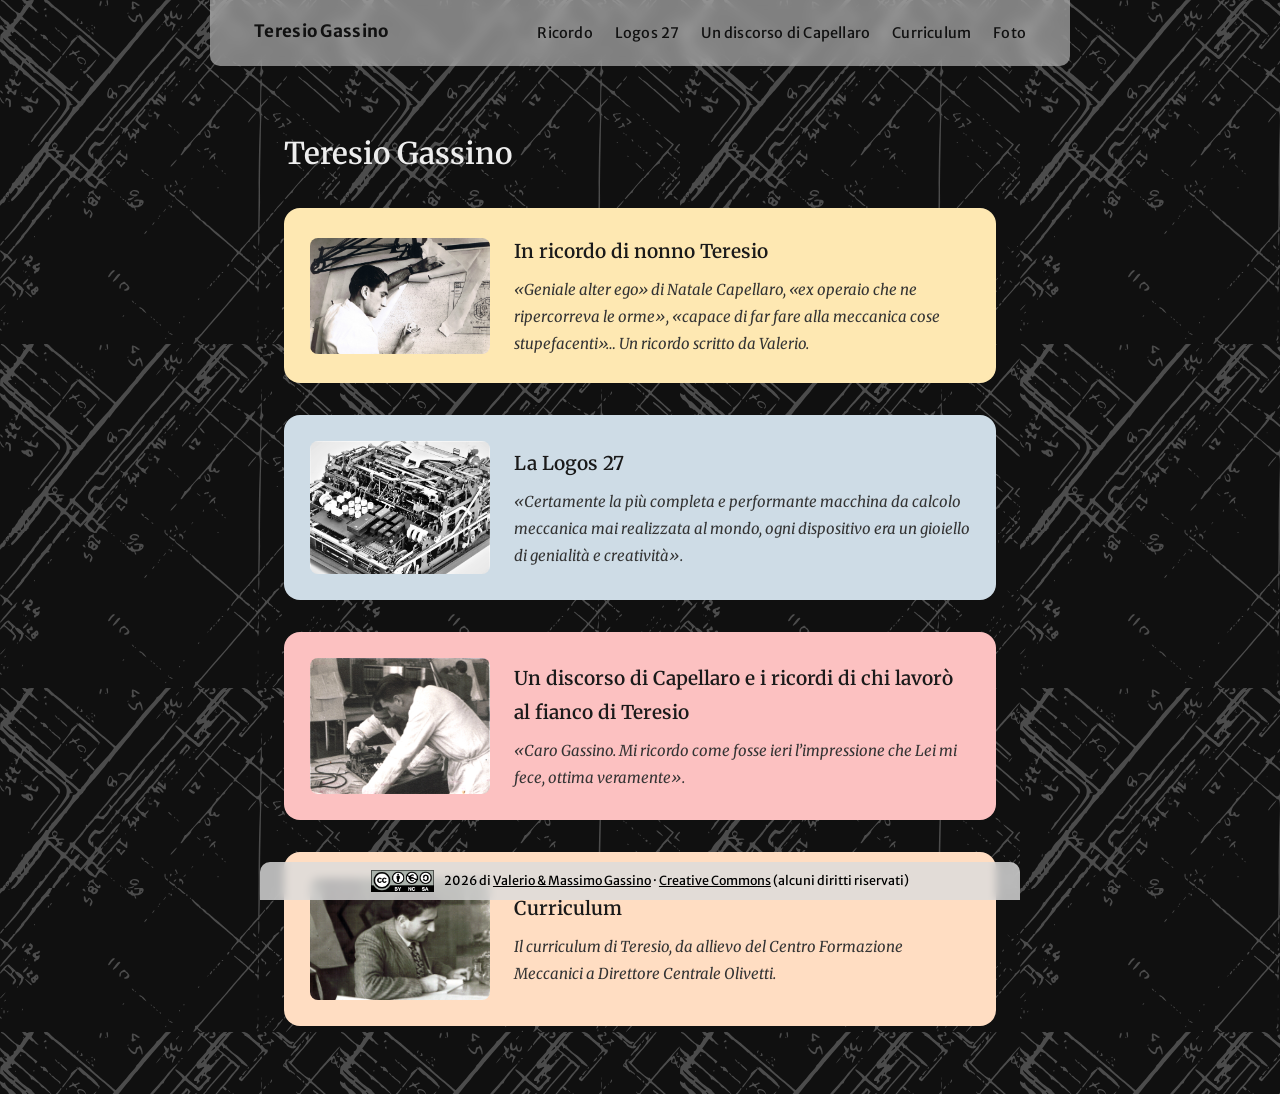
==== commit 3cf597a8: "Add files via upload" ====
--- a/index.html
+++ b/index.html
@@ -62,7 +62,7 @@
       </div>
     </a>
 
-    <a class="card reveal-img from-right" href="logos-27.html">
+    <a class="card reveal-img" href="logos-27.html">
       <img src="images/card-logos.jpg" alt="Logos">
       <div>
         <h2>La Logos 27</h2>
@@ -78,7 +78,7 @@
       </div>
     </a>
 
-    <a class="card reveal-img from-right" href="curriculum.html">
+    <a class="card reveal-img" href="curriculum.html">
       <img src="images/card-lavoro-2.jpg" alt="Teresio al lavoro">
       <div>
         <h2>Curriculum</h2>
--- a/css/style.css
+++ b/css/style.css
@@ -190,13 +190,28 @@
 main {
   max-width: 760px;
   margin: 0 auto;
-  padding: 60px 24px 100px;
+  padding: 60px 24px 68px;
 }
 
 h1 {
   font-size: 30px;
   font-weight: 600;
   margin-bottom: 28px;
+}
+
+/* vertical rhythm, scaled down for mobile: the same fixed pixel gap
+   reads as proportionally larger on a small screen (less surrounding
+   content, less width) than on desktop, so mobile gets its own
+   smaller values instead of inheriting the desktop numbers as-is */
+@media (max-width: 700px) {
+  main {
+    padding-top: 24px;
+    padding-bottom: 52px;
+  }
+
+  h1 {
+    margin-bottom: 12px;
+  }
 }
 
 h2 {
@@ -372,10 +387,11 @@
 body.page-quercia {
   background-image:
     linear-gradient(rgba(16, 16, 16, 0.75), rgba(16, 16, 16, 0.75)),
-    url('../sfondi/quercia.svg');
-  background-repeat: no-repeat, repeat;
-  background-size: cover, 340px auto;
+    url('../sfondi/sgimignano.svg');
+  background-repeat: no-repeat, no-repeat;
+  background-size: cover, 1240px auto;
   background-color: #101010;
+  background-position-y: 50px;
 }
 
 @media (max-width: 640px) {
@@ -413,8 +429,6 @@
   position: absolute;
   width: 370px;
   height: 240px;
-  border-radius: 10px;
-  overflow: hidden;
   opacity: 0;
   box-shadow: 0 4px 12px rgba(0, 0, 0, 0.35);
   animation: clumpIn 0.9s cubic-bezier(0.25, 0.8, 0.25, 1) forwards;
@@ -431,6 +445,10 @@
 .clump-photo a {
   position: relative;
   display: block;
+  width: 100%;
+  height: 100%;
+  border-radius: 10px;
+  overflow: hidden;
 }
 
 .clump-photo a::after {
@@ -563,15 +581,16 @@
   font-style: normal;
 }
 
-/* reserve space so the fixed footer doesn't cover the bottom of the content */
-main {
-  padding-bottom: 76px;
-}
-
 .gallery-grid {
   display: grid;
   grid-template-columns: repeat(auto-fill, minmax(200px, 1fr));
   gap: 16px;
+}
+
+.gallery-grid .reveal-img {
+  position: relative;
+  overflow: hidden;
+  border-radius: 8px;
 }
 
 .gallery-grid .reveal-img img {
@@ -583,6 +602,29 @@
 
 .gallery-grid .reveal-img img:hover {
   filter: brightness(0.82);
+}
+
+/* flavor-text caption: hidden by default, fades in over the bottom of
+   the thumbnail on hover */
+.gallery-caption {
+  position: absolute;
+  left: 0;
+  right: 0;
+  bottom: 0;
+  margin: 0;
+  padding: 24px 12px 10px;
+  background: linear-gradient(to top, rgba(0, 0, 0, 0.82), transparent);
+  color: #fff;
+  font-family: 'Merriweather Sans', Arial, sans-serif;
+  font-size: 12.5px;
+  line-height: 1.3;
+  opacity: 0;
+  transition: opacity 0.2s ease;
+  pointer-events: none;
+}
+
+.gallery-grid .reveal-img:hover .gallery-caption {
+  opacity: 1;
 }
 
 /* larger start offset for the gallery: creates a "two film reels sliding
@@ -625,11 +667,31 @@
   display: flex;
 }
 
+.lightbox-content {
+  display: flex;
+  flex-direction: column;
+  align-items: center;
+  max-width: 90vw;
+  max-height: 88vh;
+}
+
 .lightbox-overlay img {
   max-width: 90vw;
-  max-height: 88vh;
+  max-height: 80vh;
   border-radius: 8px;
   box-shadow: 0 20px 60px rgba(0, 0, 0, 0.6);
+}
+
+.lightbox-caption {
+  margin: 14px 0 0;
+  color: #fff;
+  font-family: 'Merriweather Sans', Arial, sans-serif;
+  font-size: 14px;
+  text-align: center;
+}
+
+.lightbox-caption:empty {
+  display: none;
 }
 
 .lightbox-close {
@@ -644,9 +706,114 @@
   cursor: pointer;
 }
 
-/* single dark, translucent band wrapping the "Nei ritagli" section */
+/* prev/next: navigate the gallery without leaving the lightbox, loops
+   at both ends. Keyboard arrows do the same (see animations.js) */
+.lightbox-prev,
+.lightbox-next {
+  position: absolute;
+  top: 50%;
+  transform: translateY(-50%);
+  background: rgba(0, 0, 0, 0.4);
+  border: none;
+  color: #fff;
+  font-size: 40px;
+  line-height: 1;
+  width: 52px;
+  height: 52px;
+  border-radius: 50%;
+  cursor: pointer;
+  transition: background 0.2s ease;
+}
+
+.lightbox-prev:hover,
+.lightbox-next:hover {
+  background: rgba(0, 0, 0, 0.65);
+}
+
+.lightbox-prev {
+  left: 18px;
+}
+
+.lightbox-next {
+  right: 18px;
+}
+
+@media (max-width: 600px) {
+  .lightbox-prev,
+  .lightbox-next {
+    width: 42px;
+    height: 42px;
+    font-size: 30px;
+  }
+  .lightbox-prev { left: 8px; }
+  .lightbox-next { right: 8px; }
+}
+
+/* --- quercia scroll windows: tall Facebook screenshots contained in a
+   fixed-height frame with a native vertical scrollbar, so the page
+   itself doesn't become enormous. The expand button stays pinned to
+   the top-right while scrolling (position: sticky), and opens the
+   same lightbox used on the Foto page via .lightbox-trigger. --- */
+.quercia-windows {
+  display: flex;
+  flex-wrap: wrap;
+  gap: 24px;
+  margin: 32px 0;
+}
+
+.quercia-window {
+  position: relative;
+  flex: 1 1 320px;
+  height: 373px;
+  overflow-y: auto;
+  border-radius: 10px;
+  background: #000;
+  box-shadow: 0 4px 16px rgba(0, 0, 0, 0.4);
+}
+
+.quercia-window img {
+  display: block;
+  width: 100%;
+  margin-top: -41px;
+}
+
+.quercia-expand {
+  position: sticky;
+  top: 14px;
+  display: flex;
+  align-items: center;
+  gap: 4px;
+  margin: 14px 14px 0 auto;
+  padding: 4px 10px;
+  width: fit-content;
+  border: none;
+  border-radius: 20px;
+  background: rgba(0, 0, 0, 0.72);
+  color: #fff;
+  text-decoration: none;
+  font-family: 'Merriweather Sans', Arial, sans-serif;
+  font-size: 11px;
+  font-weight: 600;
+  letter-spacing: 0.3px;
+  cursor: pointer;
+  z-index: 2;
+}
+
+.quercia-expand:hover {
+  background: rgba(0, 0, 0, 0.88);
+}
+
+@media (max-width: 700px) {
+  .quercia-window {
+    height: 280px;
+    flex: 1 1 100%;
+  }
+}
+
+/* single dark, translucent band wrapping a block of text (the "Nei
+   ritagli" quotes, or the Quercia intro paragraph) */
 .ritagli-band {
-  background: rgba(255, 255, 255, 0.14);
+  background: rgba(255, 255, 255, 0.25);
   border-radius: 14px;
   padding: 28px 26px 6px;
 }
@@ -655,8 +822,37 @@
   margin-top: 0;
 }
 
-.centered-note {
+/* overlay hint centered over the clump, visible only at the very top of
+   the page — fades out on scroll instead of taking up permanent space
+   in the reading column (see js/animations.js for the scroll handler) */
+.discorso-hint {
+  position: absolute;
+  top: 50%;
+  left: 50%;
+  transform: translate(-50%, -50%);
+  z-index: 5;
+  margin: 0;
+  padding: 10px 22px;
+  border-radius: 24px;
+  background: rgba(0, 0, 0, 0.5);
+  color: #fff;
+  font-family: 'Merriweather Sans', Arial, sans-serif;
+  font-size: 14px;
   text-align: center;
+  white-space: nowrap;
+  transition: opacity 0.4s ease;
+  pointer-events: none;
+}
+
+.discorso-hint.hidden {
+  opacity: 0;
+}
+
+@media (max-width: 500px) {
+  .discorso-hint {
+    white-space: normal;
+    width: 80%;
+  }
 }
 
 /* badge on linked images (Logos / Curriculum) indicating what the
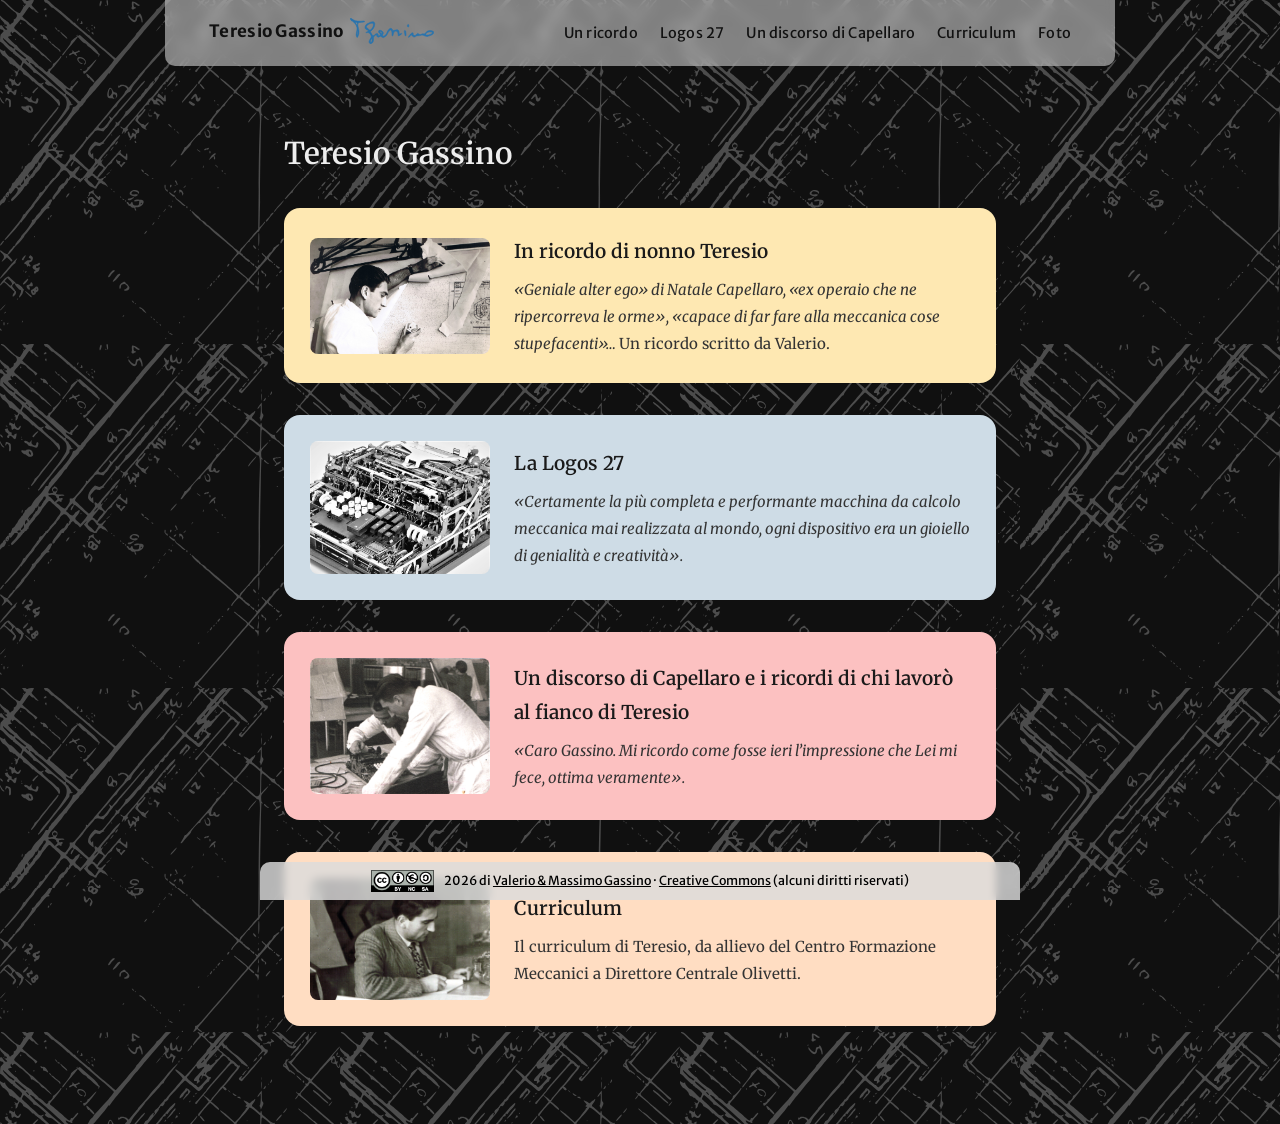
==== commit 64240437: "Add files via upload" ====
--- a/index.html
+++ b/index.html
@@ -26,6 +26,8 @@
   .card img { width: 180px; border-radius: 8px; flex-shrink: 0; }
   .card h2 { margin: 0 0 8px; font-size: 19px; color: #1a1a1a; }
   .card p { margin: 0; color: #333; font-style: italic; font-size: 15px; }
+  .card p .plain { font-style: normal; }
+  .card:nth-child(4) p { font-style: normal; }
   @media (max-width: 560px) {
     .card { flex-direction: column; align-items: flex-start; }
     .card img { width: 100%; }
@@ -36,13 +38,13 @@
 
 <header class="site-nav">
   <div class="nav-inner">
-    <a href="index.html" class="brand active">Teresio Gassino</a>
+    <a href="index.html" class="brand active">Teresio Gassino <img src="images/firma.svg" alt="" class="brand-signature"></a>
     <nav class="nav-links">
-    <a href="home.html">Ricordo</a>
-    <a href="logos-27.html">Logos 27</a>
-    <a href="un-discorso-di-capellaro.html">Un discorso di Capellaro</a>
+    <a href="home.html">Un ricordo</a>
+    <a href="logos.html">Logos 27</a>
+    <a href="discorso.html">Un discorso di Capellaro</a>
     <a href="curriculum.html">Curriculum</a>
-    <a href="galleria-immagini.html">Foto</a>
+    <a href="galleria.html">Foto</a>
   </nav>
     <button class="menu-toggle" aria-label="Apri il menu">
       <span></span><span></span><span></span>
@@ -58,11 +60,11 @@
       <img src="images/card-tecnigrafo.jpg" alt="Teresio al tecnigrafo">
       <div>
         <h2>In ricordo di nonno Teresio</h2>
-        <p>&laquo;Geniale alter ego&raquo; di Natale Capellaro, &laquo;ex operaio che ne ripercorreva le orme&raquo;, &laquo;capace di far fare alla meccanica cose stupefacenti&raquo;&hellip; Un ricordo scritto da Valerio.</p>
+        <p>&laquo;Geniale alter ego&raquo; di Natale Capellaro, &laquo;ex operaio che ne ripercorreva le orme&raquo;, &laquo;capace di far fare alla meccanica cose stupefacenti&raquo;&hellip; <span class="plain">Un ricordo scritto da Valerio.</span></p>
       </div>
     </a>
 
-    <a class="card reveal-img" href="logos-27.html">
+    <a class="card reveal-img" href="logos.html">
       <img src="images/card-logos.jpg" alt="Logos">
       <div>
         <h2>La Logos 27</h2>
@@ -70,7 +72,7 @@
       </div>
     </a>
 
-    <a class="card reveal-img" href="un-discorso-di-capellaro.html">
+    <a class="card reveal-img" href="discorso.html">
       <img src="images/card-lavoro-1.jpg" alt="Teresio al lavoro">
       <div>
         <h2>Un discorso di Capellaro e i ricordi di chi lavor&ograve; al fianco di Teresio</h2>
--- a/css/style.css
+++ b/css/style.css
@@ -22,7 +22,7 @@
   top: 0;
   left: 0;
   right: 0;
-  max-width: 860px;
+  max-width: 950px;
   margin: 0 auto;
   z-index: 100;
   padding: 0 44px;
@@ -63,6 +63,15 @@
   white-space: nowrap;
   padding-bottom: 2px;
   border-bottom: 1px solid transparent;
+  display: inline-flex;
+  align-items: center;
+  gap: 6px;
+}
+
+.brand-signature {
+  height: 26px;
+  width: auto;
+  display: block;
 }
 
 .brand:hover {
@@ -136,7 +145,7 @@
    Threshold raised to 880px: with the real Merriweather Sans font (wider
    than the fallback), the nav-inner needs more room before it fits on
    one line without wrapping. */
-@media (max-width: 960px) {
+@media (max-width: 1080px) {
   .site-nav {
     padding: 0 20px;
     max-width: none;
@@ -190,13 +199,22 @@
 main {
   max-width: 760px;
   margin: 0 auto;
-  padding: 60px 24px 68px;
+  padding: 60px 24px 98px;
 }
 
 h1 {
   font-size: 30px;
   font-weight: 600;
   margin-bottom: 28px;
+}
+
+/* whatever type of element happens to close a page (p, figure, div...)
+   carries its own trailing margin, which otherwise stacks on top of
+   main's own padding-bottom and makes the gap to the footer vary by
+   page depending on content type. Zeroing it here makes that gap a
+   single, predictable value everywhere. */
+main > *:last-child {
+  margin-bottom: 0;
 }
 
 /* vertical rhythm, scaled down for mobile: the same fixed pixel gap
@@ -206,7 +224,7 @@
 @media (max-width: 700px) {
   main {
     padding-top: 24px;
-    padding-bottom: 52px;
+    padding-bottom: 61px;
   }
 
   h1 {
@@ -223,22 +241,6 @@
 p {
   margin-bottom: 18px;
   color: #ddd;
-}
-
-blockquote {
-  border-left: 3px solid #444;
-  padding-left: 16px;
-  margin: 20px 0;
-  color: #bbb;
-  font-style: normal;
-}
-
-blockquote::before {
-  content: ">";
-  display: inline;
-  margin-right: 8px;
-  color: #777;
-  font-weight: 700;
 }
 
 a {
@@ -814,22 +816,33 @@
    ritagli" quotes, or the Quercia intro paragraph) */
 .ritagli-band {
   background: rgba(255, 255, 255, 0.25);
+  backdrop-filter: blur(10px);
+  -webkit-backdrop-filter: blur(10px);
   border-radius: 14px;
   padding: 28px 26px 6px;
 }
 
-.ritagli-band h2 {
-  margin-top: 0;
-}
-
-/* overlay hint centered over the clump, visible only at the very top of
-   the page — fades out on scroll instead of taking up permanent space
+.ritagli-band p {
+  color: #ddd;
+}
+
+.ritagli-band p::before {
+  content: ">";
+  display: inline;
+  margin-right: 8px;
+  color: #999;
+  font-weight: 700;
+}
+
+/* overlay hint positioned within the first row of images (not centered
+   on the whole tall clump), so it's visible immediately without any
+   scroll — fades out on scroll instead of taking up permanent space
    in the reading column (see js/animations.js for the scroll handler) */
 .discorso-hint {
   position: absolute;
-  top: 50%;
+  top: 96px;
   left: 50%;
-  transform: translate(-50%, -50%);
+  transform: translateX(-50%);
   z-index: 5;
   margin: 0;
   padding: 10px 22px;
@@ -846,6 +859,12 @@
 
 .discorso-hint.hidden {
   opacity: 0;
+}
+
+@media (max-width: 640px) {
+  .discorso-hint {
+    top: 70px;
+  }
 }
 
 @media (max-width: 500px) {
